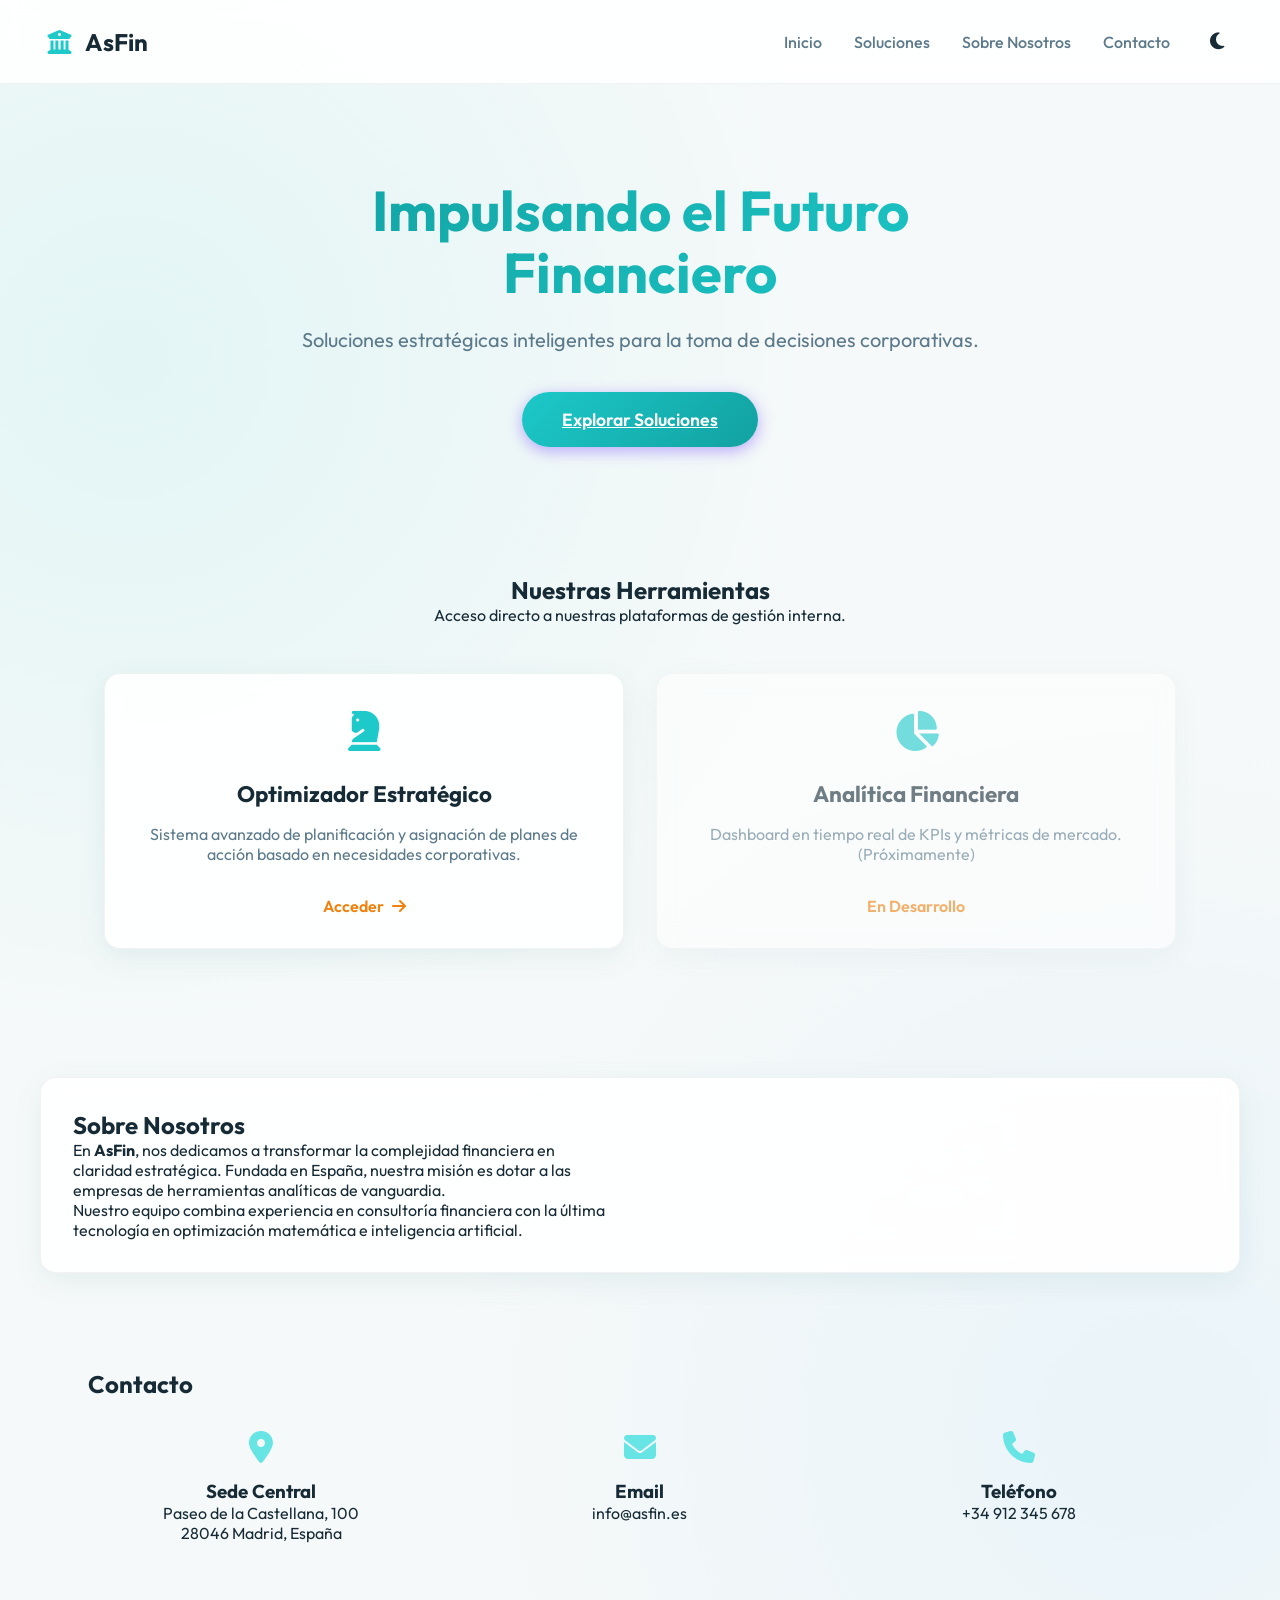
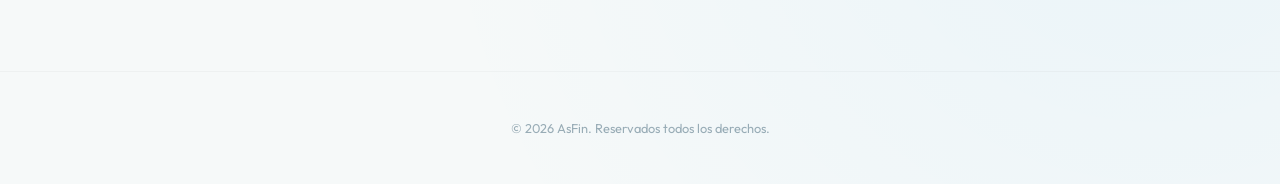
==== src/static/index.html @ b380247d "web created" ====
<!DOCTYPE html>
<html lang="es">

<head>
    <meta charset="UTF-8">
    <meta name="viewport" content="width=device-width, initial-scale=1.0">
    <title>AsFin - Portal Corporativo</title>
    <link rel="preconnect" href="https://fonts.googleapis.com">
    <link rel="preconnect" href="https://fonts.gstatic.com" crossorigin>
    <link href="https://fonts.googleapis.com/css2?family=Outfit:wght@300;400;500;600;700&display=swap" rel="stylesheet">
    <link rel="stylesheet" href="style.css">
    <link rel="stylesheet" href="https://cdnjs.cloudflare.com/ajax/libs/font-awesome/6.4.0/css/all.min.css">
</head>

<body class="portal-body">
    <nav class="portal-nav">
        <div class="nav-logo">
            <i class="fa-solid fa-building-columns"></i>
            <span>AsFin</span>
        </div>
        <div class="nav-links">
            <a href="#home">Inicio</a>
            <a href="#solutions">Soluciones</a>
            <a href="#about">Sobre Nosotros</a>
            <a href="#contact">Contacto</a>
            <button id="themeToggle" class="theme-toggle" aria-label="Cambiar tema">
                <i class="fa-solid fa-moon"></i>
            </button>
        </div>
    </nav>

    <header id="home" class="hero-section">
        <div class="hero-content">
            <h1>Impulsando el Futuro Financiero</h1>
            <p>Soluciones estratégicas inteligentes para la toma de decisiones corporativas.</p>
            <a href="#solutions" class="primary-btn">Explorar Soluciones</a>
        </div>
        <div class="hero-bg-accent"></div>
    </header>

    <section id="solutions" class="solutions-section">
        <div class="section-title">
            <h2>Nuestras Herramientas</h2>
            <p>Acceso directo a nuestras plataformas de gestión interna.</p>
        </div>

        <div class="cards-grid">
            <div class="solution-card glass-panel" onclick="window.location.href='optimizer.html'">
                <div class="card-icon">
                    <i class="fa-solid fa-chess-knight"></i>
                </div>
                <h3>Optimizador Estratégico</h3>
                <p>Sistema avanzado de planificación y asignación de planes de acción basado en necesidades
                    corporativas.</p>
                <span class="card-link">Acceder <i class="fa-solid fa-arrow-right"></i></span>
            </div>

            <div class="solution-card glass-panel disabled">
                <div class="card-icon">
                    <i class="fa-solid fa-chart-pie"></i>
                </div>
                <h3>Analítica Financiera</h3>
                <p>Dashboard en tiempo real de KPIs y métricas de mercado. (Próximamente)</p>
                <span class="card-link">En Desarrollo</span>
            </div>
        </div>
    </section>

    <section id="about" class="about-section glass-panel">
        <div class="content-row">
            <div class="text-col">
                <h2>Sobre Nosotros</h2>
                <p>En <strong>AsFin</strong>, nos dedicamos a transformar la complejidad financiera en claridad
                    estratégica. Fundada en España, nuestra misión es dotar a las empresas de herramientas analíticas de
                    vanguardia.</p>
                <p>Nuestro equipo combina experiencia en consultoría financiera con la última tecnología en optimización
                    matemática e inteligencia artificial.</p>
            </div>
            <div class="image-col">
                <i class="fa-solid fa-users-viewfinder huge-icon"></i>
            </div>
        </div>
    </section>

    <section id="contact" class="contact-section">
        <h2>Contacto</h2>
        <div class="contact-grid">
            <div class="contact-item">
                <i class="fa-solid fa-location-dot"></i>
                <h3>Sede Central</h3>
                <p>Paseo de la Castellana, 100<br>28046 Madrid, España</p>
            </div>
            <div class="contact-item">
                <i class="fa-solid fa-envelope"></i>
                <h3>Email</h3>
                <p>info@asfin.es</p>
            </div>
            <div class="contact-item">
                <i class="fa-solid fa-phone"></i>
                <h3>Teléfono</h3>
                <p>+34 912 345 678</p>
            </div>
        </div>
    </section>

    <footer class="portal-footer">
        <p>&copy; 2026 AsFin. Reservados todos los derechos.</p>
    </footer>
    <script src="theme.js"></script>
</body>

</html>
---- src/static/style.css ----
:root {
    /* Shared Colors */
    --primary-hue: 180;
    /* Turquoise */
    --accent: hsl(30, 90%, 60%);
    --radius-lg: 16px;
    --radius-md: 8px;
    --radius-sm: 4px;
    --font-main: 'Outfit', sans-serif;

    /* Dark Theme Default */
    --primary: hsl(var(--primary-hue), 70%, 50%);
    --primary-dark: hsl(var(--primary-hue), 80%, 35%);
    --primary-light: hsl(var(--primary-hue), 70%, 75%);
    --bg-dark: hsl(220, 20%, 10%);
    --bg-card: hsl(220, 20%, 15%);
    --text-main: hsl(0, 0%, 95%);
    --text-muted: hsl(220, 10%, 70%);
    --glass-bg: rgba(255, 255, 255, 0.05);
    --glass-border: rgba(255, 255, 255, 0.1);
    --shadow-soft: 0 8px 32px 0 rgba(0, 0, 0, 0.3);

    --grad-1: rgba(0, 200, 200, 0.1);
    --grad-2: rgba(0, 150, 200, 0.05);

    --h1-grad-start: #fff;
    --h1-grad-end: var(--primary-light);
    --nav-bg: rgba(10, 10, 20, 0.8);
    --nav-border: var(--glass-border);
}

[data-theme="light"] {
    --primary: hsl(var(--primary-hue), 75%, 45%);
    --primary-dark: hsl(var(--primary-hue), 80%, 35%);
    --primary-light: hsl(var(--primary-hue), 70%, 65%);
    --bg-dark: hsl(180, 20%, 97%);
    --bg-card: #ffffff;
    --text-main: hsl(200, 40%, 15%);
    --text-muted: hsl(200, 20%, 45%);
    --glass-bg: rgba(255, 255, 255, 0.9);
    --glass-border: rgba(0, 0, 0, 0.05);
    --shadow-soft: 0 8px 30px rgba(0, 100, 100, 0.08);

    --grad-1: rgba(0, 200, 200, 0.08);
    --grad-2: rgba(0, 150, 255, 0.05);
    --accent: hsl(30, 90%, 50%);

    --h1-grad-start: var(--primary-dark);
    --h1-grad-end: var(--primary);

    --nav-bg: rgba(255, 255, 255, 0.9);
    --nav-border: rgba(0, 0, 0, 0.05);
}

* {
    box-sizing: border-box;
    margin: 0;
    padding: 0;
    scroll-behavior: smooth;
}

body {
    font-family: var(--font-main);
    background-color: var(--bg-dark);
    color: var(--text-main);
    background-image:
        radial-gradient(circle at 10% 20%, var(--grad-1) 0%, transparent 40%),
        radial-gradient(circle at 90% 80%, var(--grad-2) 0%, transparent 40%);
    min-height: 100vh;
    transition: background-color 0.3s ease, color 0.3s ease;
}

/* Theme Toggle Button */
.theme-toggle {
    background: transparent;
    border: none;
    color: var(--text-main);
    cursor: pointer;
    font-size: 1.2rem;
    padding: 0.5rem;
    display: flex;
    align-items: center;
    justify-content: center;
    transition: transform 0.3s ease;
}

.theme-toggle:hover {
    transform: rotate(15deg) scale(1.1);
}

/* Navbar */
.portal-nav {
    display: flex;
    justify-content: space-between;
    align-items: center;
    padding: 1.5rem 3rem;
    backdrop-filter: blur(10px);
    background: var(--nav-bg);
    position: sticky;
    top: 0;
    z-index: 1000;
    border-bottom: 1px solid var(--nav-border);
    transition: background-color 0.3s ease, border-color 0.3s ease;
}

.nav-logo {
    display: flex;
    align-items: center;
    gap: 0.8rem;
    font-size: 1.5rem;
    font-weight: 700;
    color: var(--text-main);
}

.nav-logo i {
    color: var(--primary);
}

.nav-links {
    display: flex;
    align-items: center;
    gap: 2rem;
    /* Consistent spacing */
}

.nav-links a {
    color: var(--text-muted);
    text-decoration: none;
    font-weight: 500;
    transition: color 0.3s;
    /* remove left margin as we use flex gap */
}

.nav-links a:hover {
    color: var(--primary-light);
}

/* Hero Section */
.hero-section {
    padding: 6rem 3rem 4rem;
    text-align: center;
    position: relative;
    overflow: hidden;
}

.hero-content {
    max-width: 800px;
    margin: 0 auto;
    position: relative;
    z-index: 1;
}

.hero-content h1 {
    font-size: 3.5rem;
    margin-bottom: 1.5rem;
    line-height: 1.1;
    background: linear-gradient(135deg, var(--h1-grad-start) 0%, var(--h1-grad-end) 100%);
    -webkit-background-clip: text;
    background-clip: text;
    -webkit-text-fill-color: transparent;
}

.hero-content p {
    font-size: 1.25rem;
    color: var(--text-muted);
    margin-bottom: 2.5rem;
}

/* Solutions Section */
.solutions-section {
    padding: 4rem 3rem;
    max-width: 1200px;
    margin: 0 auto;
}

.section-title {
    text-align: center;
    margin-bottom: 3rem;
}

.cards-grid {
    display: grid;
    grid-template-columns: repeat(auto-fit, minmax(300px, 1fr));
    gap: 2rem;
    padding: 0 1rem;
}

.solution-card {
    padding: 2.5rem;
    text-align: center;
    cursor: pointer;
    transition: all 0.3s ease;
    border: 1px solid var(--glass-border);
    background: rgba(255, 255, 255, 0.03);
}

.solution-card:hover {
    transform: translateY(-5px);
    background: rgba(255, 255, 255, 0.07);
    border-color: var(--primary);
}

.card-icon {
    font-size: 2.5rem;
    color: var(--primary);
    margin-bottom: 1.5rem;
}

.solution-card h3 {
    margin-bottom: 1rem;
    font-size: 1.4rem;
}

.solution-card p {
    color: var(--text-muted);
    margin-bottom: 1.5rem;
    min-height: 3rem;
}

.card-link {
    color: var(--accent);
    font-weight: 600;
    display: inline-flex;
    align-items: center;
    gap: 0.5rem;
}

.solution-card.disabled {
    opacity: 0.6;
    cursor: default;
}

.solution-card.disabled:hover {
    transform: none;
    border-color: var(--glass-border);
}

/* About & Contact */
.about-section,
.contact-section {
    padding: 4rem 3rem;
    max-width: 1200px;
    margin: 2rem auto;
}

.content-row {
    display: flex;
    align-items: center;
    gap: 3rem;
}

.text-col {
    flex: 1;
}

.image-col {
    flex: 1;
    text-align: center;
}

.huge-icon {
    font-size: 8rem;
    color: rgba(255, 255, 255, 0.05);
}

.contact-grid {
    display: grid;
    grid-template-columns: repeat(3, 1fr);
    gap: 2rem;
    margin-top: 2rem;
    text-align: center;
}

.contact-item i {
    font-size: 2rem;
    color: var(--primary-light);
    margin-bottom: 1rem;
}

/* Back Button */
.back-home-btn {
    position: fixed;
    top: 2rem;
    left: 2rem;
    color: var(--text-muted);
    text-decoration: none;
    display: flex;
    align-items: center;
    gap: 0.5rem;
    background: rgba(0, 0, 0, 0.3);
    padding: 0.5rem 1rem;
    border-radius: 20px;
    backdrop-filter: blur(5px);
    transition: all 0.3s;
    z-index: 100;
}

.back-home-btn:hover {
    color: var(--text-main);
    background: rgba(255, 255, 255, 0.1);
}

/* Footer */
.portal-footer {
    text-align: center;
    padding: 3rem;
    border-top: 1px solid var(--glass-border);
    color: var(--text-muted);
    margin-top: 4rem;
}

/* Existing utility updates */
.app-container {
    max-width: 1200px;
    margin: 0 auto;
    padding: 2rem;
}

/* Header */
.main-header {
    text-align: center;
    margin-bottom: 3rem;
    animation: fadeInDown 0.8s ease-out;
}

.logo-area {
    display: flex;
    align-items: center;
    justify-content: center;
    gap: 1rem;
    margin-bottom: 0.5rem;
}

.logo-area i {
    font-size: 2rem;
    color: var(--primary);
    filter: drop-shadow(0 0 10px rgba(100, 50, 255, 0.5));
}

.main-header h1 {
    font-size: 2.5rem;
    font-weight: 700;
    letter-spacing: -0.02em;
    background: linear-gradient(135deg, #fff 0%, var(--primary-light) 100%);
    -webkit-background-clip: text;
    -webkit-text-fill-color: transparent;
}

.subtitle {
    color: var(--text-muted);
    font-size: 1.1rem;
    font-weight: 300;
}

/* Glass Panel */
.glass-panel {
    background: var(--glass-bg);
    backdrop-filter: blur(10px);
    border: 1px solid var(--glass-border);
    border-radius: var(--radius-lg);
    padding: 2rem;
    box-shadow: var(--shadow-soft);
    margin-bottom: 2rem;
}

/* Needs Section */
.needs-section {
    animation: fadeIn 1s ease-out;
}

.section-header {
    margin-bottom: 1.5rem;
    display: flex;
    justify-content: space-between;
    align-items: flex-end;
}

.section-header h2 {
    font-size: 1.5rem;
    color: var(--primary-light);
    display: flex;
    align-items: center;
    gap: 0.5rem;
}

.section-header p {
    color: var(--text-muted);
    font-size: 0.9rem;
}

.controls-bar {
    display: flex;
    gap: 1rem;
    align-items: center;
    margin-bottom: 1.5rem;
}

.secondary-btn {
    background: rgba(255, 255, 255, 0.1);
    border: 1px solid var(--glass-border);
    color: var(--text-main);
    padding: 0.5rem 1rem;
    border-radius: var(--radius-sm);
    cursor: pointer;
    font-family: inherit;
    transition: all 0.3s ease;
}

.secondary-btn:hover {
    background: rgba(255, 255, 255, 0.2);
}

#selectionCount {
    margin-left: auto;
    font-size: 0.9rem;
    color: var(--text-muted);
}

.needs-grid {
    display: grid;
    grid-template-columns: repeat(auto-fill, minmax(280px, 1fr));
    gap: 1rem;
    max-height: 400px;
    overflow-y: auto;
    padding-right: 0.5rem;
}

/* Custom Scrollbar */
.needs-grid::-webkit-scrollbar {
    width: 6px;
}

.needs-grid::-webkit-scrollbar-track {
    background: rgba(255, 255, 255, 0.02);
}

.needs-grid::-webkit-scrollbar-thumb {
    background: rgba(255, 255, 255, 0.1);
    border-radius: 3px;
}

/* Need Item Card */
.need-item {
    background: rgba(255, 255, 255, 0.03);
    border: 1px solid transparent;
    border-radius: var(--radius-md);
    padding: 1rem;
    cursor: pointer;
    transition: all 0.2s ease;
    display: flex;
    align-items: flex-start;
    gap: 0.8rem;
    position: relative;
    overflow: hidden;
}

.need-item:hover {
    background: rgba(255, 255, 255, 0.08);
    transform: translateY(-2px);
}

.need-item.selected {
    background: rgba(100, 80, 255, 0.15);
    border-color: var(--primary);
}

.need-checkbox {
    appearance: none;
    min-width: 20px;
    height: 20px;
    border: 2px solid var(--text-muted);
    border-radius: 4px;
    margin-top: 2px;
    cursor: pointer;
    position: relative;
    transition: all 0.2s;
}

.need-checkbox:checked {
    background-color: var(--primary);
    border-color: var(--primary);
}

.need-checkbox:checked::after {
    content: '✔';
    font-size: 12px;
    color: white;
    position: absolute;
    top: 50%;
    left: 50%;
    transform: translate(-50%, -50%);
}

.need-content {
    flex: 1;
}

.need-code {
    display: block;
    font-size: 0.75rem;
    color: var(--primary-light);
    margin-bottom: 0.25rem;
    font-weight: 600;
}

.need-text {
    font-size: 0.95rem;
    color: var(--text-main);
    line-height: 1.4;
}

/* Badges */
.badges {
    display: flex;
    gap: 0.5rem;
    margin-top: 0.5rem;
}

.badge {
    font-size: 0.7rem;
    padding: 2px 6px;
    border-radius: 4px;
    background: rgba(255, 255, 255, 0.1);
}

.badge.urg-3 {
    color: #ff6b6b;
    background: rgba(255, 107, 107, 0.1);
}

.badge.urg-2 {
    color: #ffd93d;
    background: rgba(255, 217, 61, 0.1);
}

.badge.imp-3 {
    color: #4ecdc4;
    background: rgba(78, 205, 196, 0.1);
}

/* Action Area */
.action-area {
    margin-top: 2rem;
    text-align: center;
}

.primary-btn {
    background: linear-gradient(135deg, var(--primary) 0%, var(--primary-dark) 100%);
    color: white;
    border: none;
    padding: 1rem 2.5rem;
    font-size: 1.1rem;
    border-radius: 50px;
    cursor: pointer;
    font-weight: 600;
    box-shadow: 0 4px 15px rgba(100, 50, 255, 0.4);
    transition: all 0.3s cubic-bezier(0.175, 0.885, 0.32, 1.275);
    display: inline-flex;
    align-items: center;
    gap: 0.8rem;
}

.primary-btn:hover {
    transform: translateY(-3px) scale(1.02);
    box-shadow: 0 8px 25px rgba(100, 50, 255, 0.6);
}

.pulse-animation {
    animation: pulse 2s infinite;
}

/* Results Section */
.results-section.hidden {
    display: none;
    opacity: 0;
}

.results-section {
    display: block;
    opacity: 1;
    animation: slideUp 0.6s ease-out;
}

.score-badge {
    background: rgba(255, 255, 255, 0.1);
    padding: 0.5rem 1rem;
    border-radius: var(--radius-md);
    text-align: right;
}

.score-badge .label {
    display: block;
    font-size: 0.75rem;
    color: var(--text-muted);
}

.score-badge .value {
    font-size: 1.5rem;
    font-weight: 700;
    color: var(--accent);
}

.results-content {
    display: grid;
    grid-template-columns: 1.2fr 0.8fr;
    gap: 2rem;
}

.results-content h3 {
    color: var(--primary-light);
    margin-bottom: 1rem;
    font-size: 1.2rem;
    border-bottom: 1px solid var(--glass-border);
    padding-bottom: 0.5rem;
}

/* Action Cards */
.actions-list {
    display: flex;
    flex-direction: column;
    gap: 1rem;
}

.action-card {
    background: rgba(255, 255, 255, 0.05);
    border-left: 4px solid var(--accent);
    padding: 1rem;
    border-radius: 0 var(--radius-md) var(--radius-md) 0;
    animation: slideInRight 0.5s ease-out forwards;
}

.action-card h4 {
    font-size: 0.85rem;
    color: var(--text-muted);
    margin-bottom: 0.3rem;
    text-transform: uppercase;
    letter-spacing: 0.05em;
}

.action-card p {
    font-size: 1rem;
    line-height: 1.5;
}

/* Assignments List */
.assignments-list {
    display: flex;
    flex-direction: column;
    gap: 0.8rem;
}

.assignment-item {
    font-size: 0.9rem;
    padding: 0.8rem;
    background: rgba(255, 255, 255, 0.02);
    border-radius: var(--radius-md);
    display: flex;
    align-items: center;
    gap: 0.5rem;
}

.arrow-icon {
    color: var(--text-muted);
    font-size: 0.8rem;
}

/* Footer */
footer {
    text-align: center;
    margin-top: 3rem;
    color: var(--text-muted);
    font-size: 0.8rem;
    opacity: 0.6;
}

/* Animations */
@keyframes fadeIn {
    from {
        opacity: 0;
    }

    to {
        opacity: 1;
    }
}

@keyframes fadeInDown {
    from {
        opacity: 0;
        transform: translateY(-20px);
    }

    to {
        opacity: 1;
        transform: translateY(0);
    }
}

@keyframes slideUp {
    from {
        opacity: 0;
        transform: translateY(20px);
    }

    to {
        opacity: 1;
        transform: translateY(0);
    }
}

@keyframes slideInRight {
    from {
        opacity: 0;
        transform: translateX(-10px);
    }

    to {
        opacity: 1;
        transform: translateX(0);
    }
}

@keyframes pulse {
    0% {
        box-shadow: 0 0 0 0 rgba(100, 50, 255, 0.4);
    }

    70% {
        box-shadow: 0 0 0 10px rgba(100, 50, 255, 0);
    }

    100% {
        box-shadow: 0 0 0 0 rgba(100, 50, 255, 0);
    }
}

.loading-spinner {
    grid-column: 1 / -1;
    text-align: center;
    padding: 2rem;
    color: var(--text-muted);
}
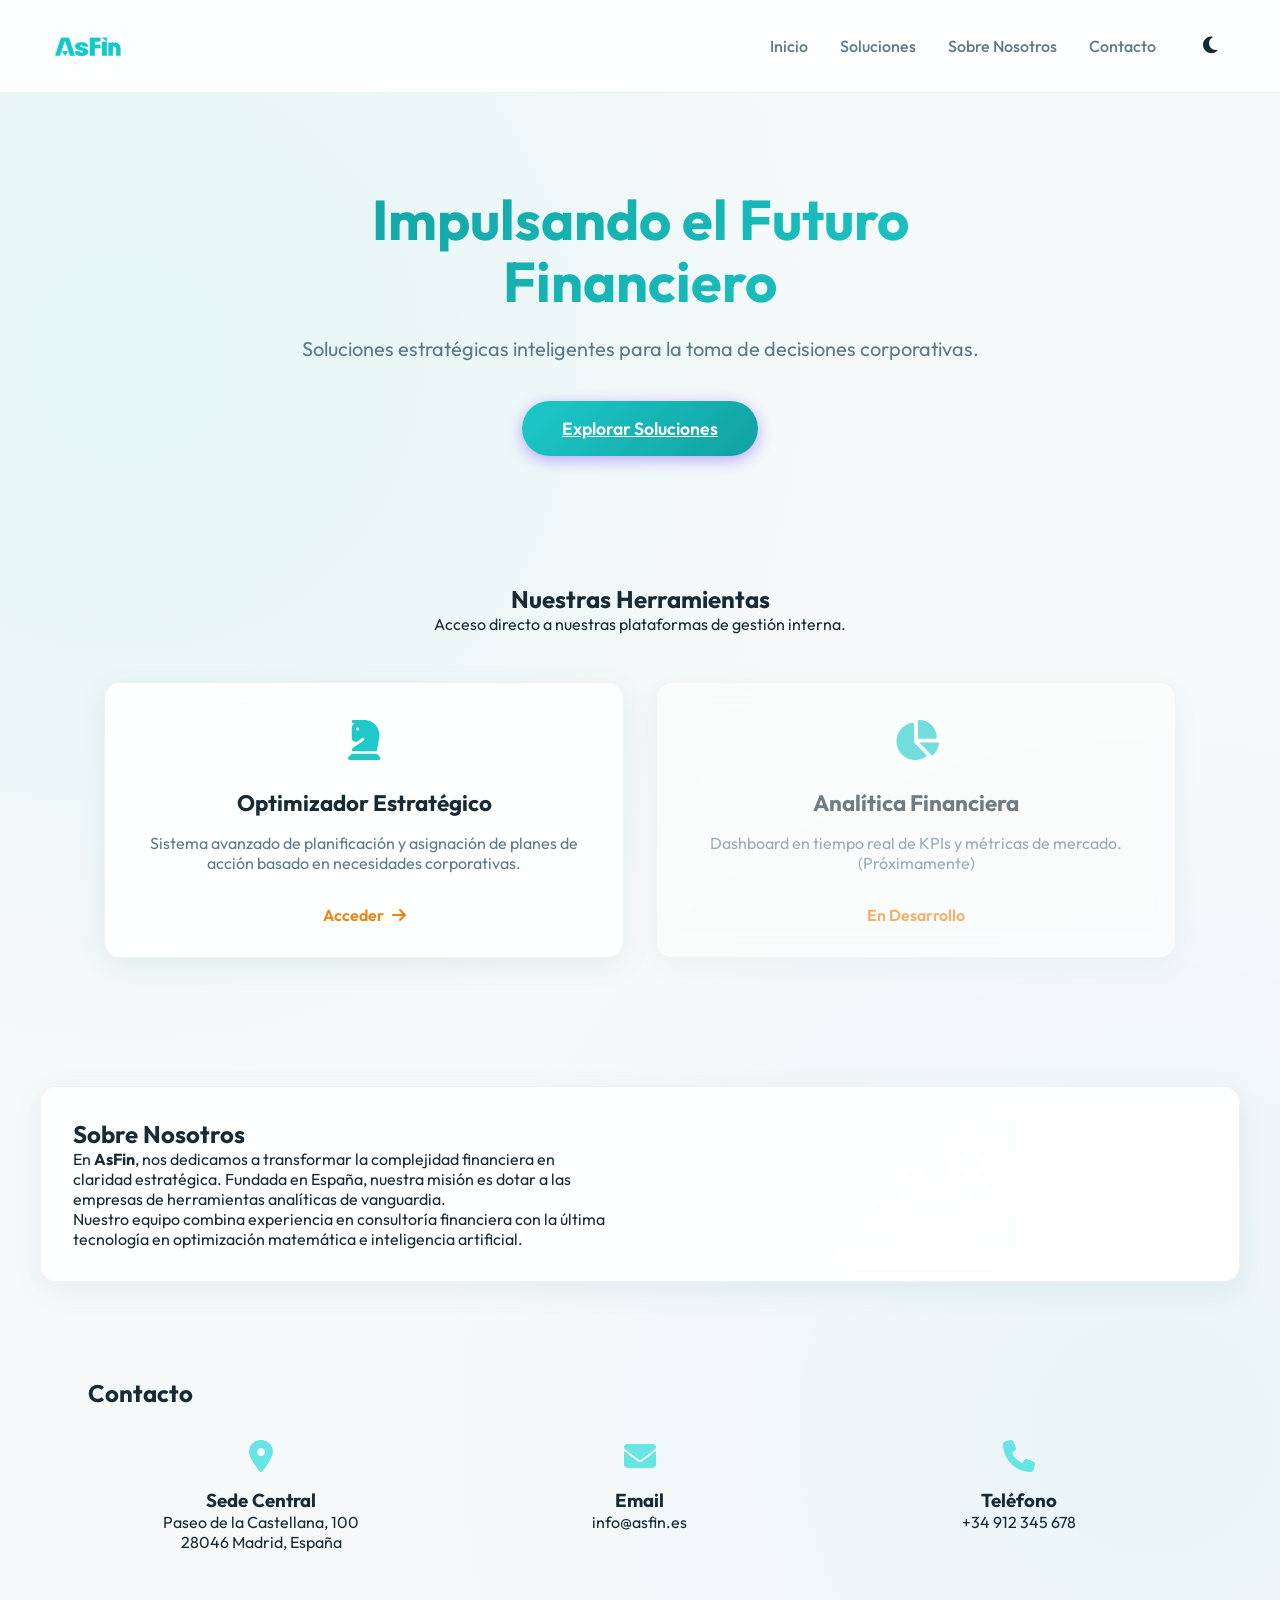
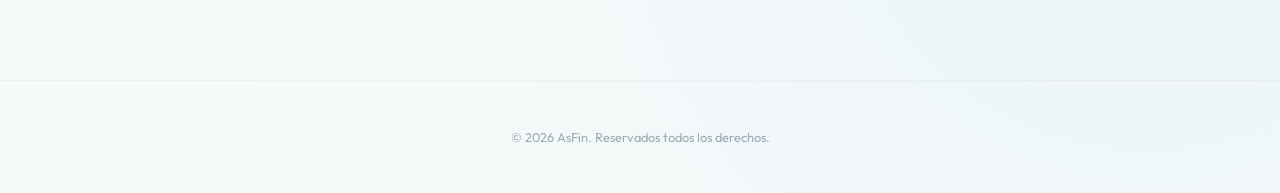
==== commit c059eeae: "first ML approach" ====
--- a/src/static/index.html
+++ b/src/static/index.html
@@ -8,15 +8,23 @@
     <link rel="preconnect" href="https://fonts.googleapis.com">
     <link rel="preconnect" href="https://fonts.gstatic.com" crossorigin>
     <link href="https://fonts.googleapis.com/css2?family=Outfit:wght@300;400;500;600;700&display=swap" rel="stylesheet">
-    <link rel="stylesheet" href="style.css">
+    <link rel="stylesheet" href="style.css?v=1.4">
     <link rel="stylesheet" href="https://cdnjs.cloudflare.com/ajax/libs/font-awesome/6.4.0/css/all.min.css">
+    <link rel="icon" type="image/png" href="images/logo_barra_web.png">
+    <script>
+        (function () {
+            const savedTheme = localStorage.getItem('theme');
+            const systemPrefersLight = window.matchMedia('(prefers-color-scheme: light)').matches;
+            const isLight = savedTheme === 'light' || (!savedTheme && systemPrefersLight);
+            document.documentElement.setAttribute('data-theme', isLight ? 'light' : 'dark');
+        })();
+    </script>
 </head>
 
 <body class="portal-body">
     <nav class="portal-nav">
         <div class="nav-logo">
-            <i class="fa-solid fa-building-columns"></i>
-            <span>AsFin</span>
+            <img src="images/logo.png" alt="AsFin Logo" style="height: 40px;">
         </div>
         <div class="nav-links">
             <a href="#home">Inicio</a>
@@ -106,7 +114,7 @@
     <footer class="portal-footer">
         <p>&copy; 2026 AsFin. Reservados todos los derechos.</p>
     </footer>
-    <script src="theme.js"></script>
+    <script src="theme.js?v=1.3"></script>
 </body>
 
 </html>
--- a/src/static/style.css
+++ b/src/static/style.css
@@ -72,8 +72,8 @@
 
 /* Theme Toggle Button */
 .theme-toggle {
-    background: transparent;
-    border: none;
+    background: rgba(0, 0, 0, 0.3);
+    border: 1px solid var(--glass-border);
     color: var(--text-main);
     cursor: pointer;
     font-size: 1.2rem;
@@ -81,7 +81,30 @@
     display: flex;
     align-items: center;
     justify-content: center;
-    transition: transform 0.3s ease;
+    transition: all 0.3s ease;
+    z-index: 1001;
+    border-radius: 50%;
+    width: 44px;
+    height: 44px;
+    backdrop-filter: blur(5px);
+}
+
+.theme-toggle.fixed-toggle {
+    position: fixed;
+    top: 1.5rem;
+    right: 1.5rem;
+    box-shadow: 0 4px 20px rgba(0, 0, 0, 0.2);
+}
+
+.theme-toggle:not(.fixed-toggle) {
+    background: transparent;
+    border: none;
+    box-shadow: none;
+    backdrop-filter: none;
+}
+
+[data-theme="light"] .theme-toggle.fixed-toggle {
+    box-shadow: 0 4px 20px rgba(0, 100, 100, 0.15);
 }
 
 .theme-toggle:hover {
@@ -328,7 +351,20 @@
     align-items: center;
     justify-content: center;
     gap: 1rem;
-    margin-bottom: 0.5rem;
+}
+
+.header-top {
+    display: flex;
+    justify-content: center;
+    align-items: center;
+    position: relative;
+    max-width: 800px;
+    margin: 0 auto 0.5rem;
+}
+
+.header-top .theme-toggle {
+    position: absolute;
+    right: 0;
 }
 
 .logo-area i {
@@ -341,8 +377,9 @@
     font-size: 2.5rem;
     font-weight: 700;
     letter-spacing: -0.02em;
-    background: linear-gradient(135deg, #fff 0%, var(--primary-light) 100%);
+    background: linear-gradient(135deg, var(--h1-grad-start) 0%, var(--h1-grad-end) 100%);
     -webkit-background-clip: text;
+    background-clip: text;
     -webkit-text-fill-color: transparent;
 }
 
@@ -542,6 +579,46 @@
 .action-area {
     margin-top: 2rem;
     text-align: center;
+}
+
+.action-setup {
+    display: flex;
+    align-items: center;
+    justify-content: center;
+    gap: 1rem;
+    margin-bottom: 2rem;
+    animation: fadeIn 1.2s ease-out;
+}
+
+.action-setup label {
+    font-size: 1rem;
+    color: var(--text-muted);
+    font-weight: 500;
+}
+
+.plan-selector {
+    background: var(--glass-bg);
+    border: 1px solid var(--glass-border);
+    color: var(--text-main);
+    padding: 0.6rem 1.2rem;
+    border-radius: var(--radius-md);
+    font-family: inherit;
+    font-size: 1rem;
+    cursor: pointer;
+    outline: none;
+    transition: all 0.3s ease;
+    backdrop-filter: blur(10px);
+}
+
+.plan-selector:hover,
+.plan-selector:focus {
+    border-color: var(--primary);
+    background: rgba(255, 255, 255, 0.1);
+}
+
+.plan-selector option {
+    background: var(--bg-card);
+    color: var(--text-main);
 }
 
 .primary-btn {
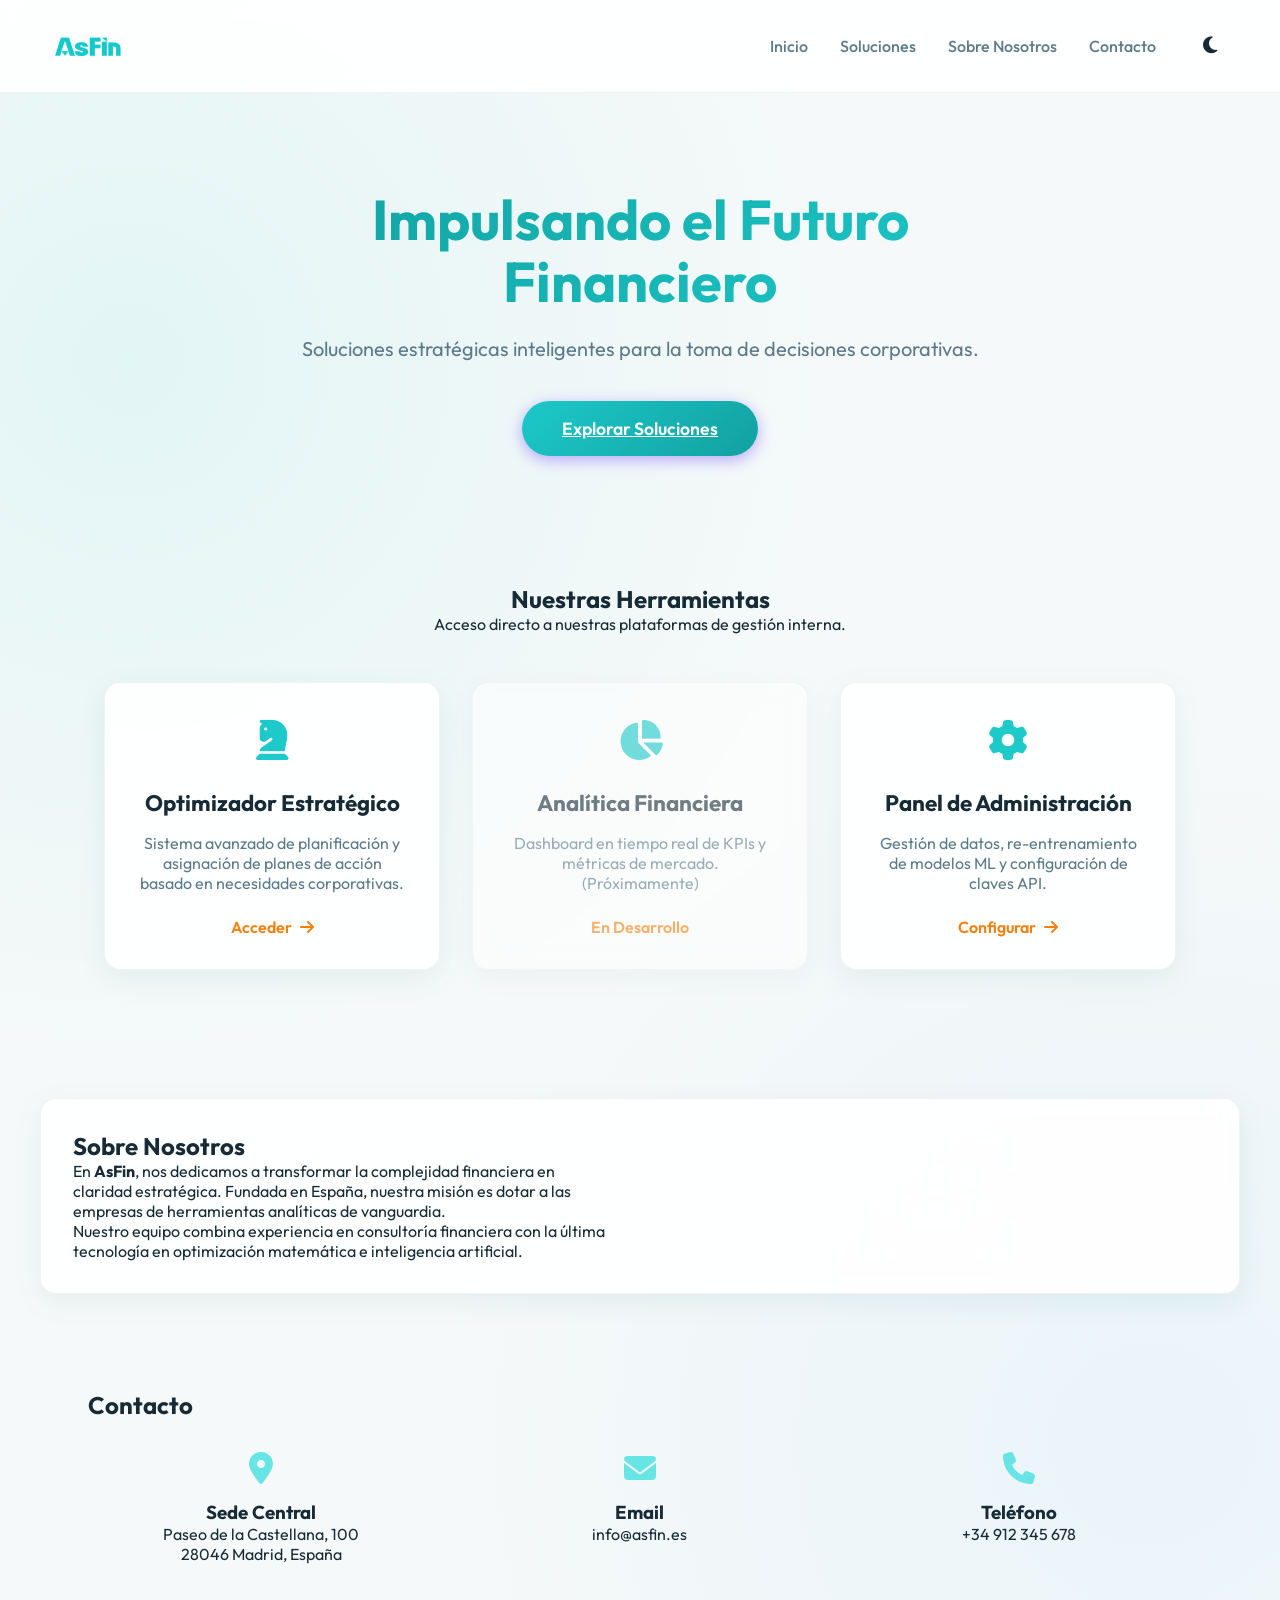
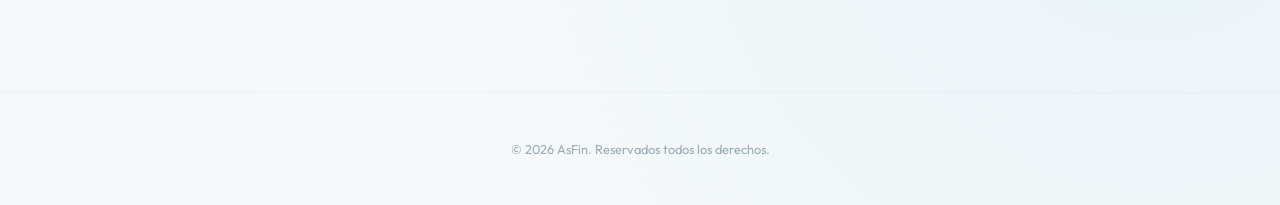
==== commit 8e6ac6b8: "feat: standalone exe build pipeline, LLM router, admin UI, and .gitignore cleanup" ====
--- a/src/static/index.html
+++ b/src/static/index.html
@@ -71,6 +71,15 @@
                 <p>Dashboard en tiempo real de KPIs y métricas de mercado. (Próximamente)</p>
                 <span class="card-link">En Desarrollo</span>
             </div>
+
+            <div class="solution-card glass-panel" onclick="window.location.href='admin.html'">
+                <div class="card-icon">
+                    <i class="fa-solid fa-gear"></i>
+                </div>
+                <h3>Panel de Administración</h3>
+                <p>Gestión de datos, re-entrenamiento de modelos ML y configuración de claves API.</p>
+                <span class="card-link">Configurar <i class="fa-solid fa-arrow-right"></i></span>
+            </div>
         </div>
     </section>
 
--- a/src/static/style.css
+++ b/src/static/style.css
@@ -816,4 +816,507 @@
     text-align: center;
     padding: 2rem;
     color: var(--text-muted);
+}
+
+/* ════════════════════════════════════════════════════════════════
+   ADMIN PANEL STYLES
+   ════════════════════════════════════════════════════════════════ */
+
+.admin-section {
+    animation: fadeIn 0.8s ease-out;
+}
+
+.admin-section .section-header {
+    flex-direction: column;
+    align-items: flex-start;
+    gap: 0.25rem;
+}
+
+/* ── Data Info Grid ────────────────────────────────────────────── */
+.data-info-grid {
+    display: grid;
+    grid-template-columns: repeat(auto-fit, minmax(220px, 1fr));
+    gap: 1rem;
+    margin-bottom: 1.5rem;
+}
+
+.info-card {
+    display: flex;
+    align-items: center;
+    gap: 0.75rem;
+    padding: 1rem;
+    background: rgba(255, 255, 255, 0.03);
+    border-radius: var(--radius-md);
+    border: 1px solid var(--glass-border);
+    transition: all 0.3s ease;
+}
+
+.info-card:hover {
+    background: rgba(255, 255, 255, 0.06);
+    transform: translateY(-2px);
+}
+
+.info-card > i {
+    font-size: 1.5rem;
+    color: var(--primary-light);
+    min-width: 2rem;
+    text-align: center;
+}
+
+.info-content {
+    display: flex;
+    flex-direction: column;
+    gap: 0.15rem;
+}
+
+.info-label {
+    font-size: 0.75rem;
+    color: var(--text-muted);
+    text-transform: uppercase;
+    letter-spacing: 0.04em;
+}
+
+.info-value {
+    font-size: 0.95rem;
+    font-weight: 500;
+    color: var(--text-main);
+}
+
+/* ── Drop Zone ─────────────────────────────────────────────────── */
+.drop-zone {
+    border: 2px dashed var(--glass-border);
+    border-radius: var(--radius-lg);
+    padding: 3rem 2rem;
+    text-align: center;
+    cursor: pointer;
+    transition: all 0.3s ease;
+    margin-bottom: 1.5rem;
+    position: relative;
+    overflow: hidden;
+}
+
+.drop-zone::before {
+    content: '';
+    position: absolute;
+    inset: 0;
+    background: linear-gradient(135deg, rgba(0, 200, 200, 0.03), rgba(0, 150, 255, 0.03));
+    transition: opacity 0.3s ease;
+    opacity: 0;
+}
+
+.drop-zone:hover,
+.drop-zone.drag-over {
+    border-color: var(--primary);
+    background: rgba(0, 200, 200, 0.05);
+}
+
+.drop-zone:hover::before,
+.drop-zone.drag-over::before {
+    opacity: 1;
+}
+
+.drop-zone.drag-over {
+    transform: scale(1.01);
+    box-shadow: 0 0 30px rgba(0, 200, 200, 0.15);
+}
+
+.drop-zone.uploading {
+    pointer-events: none;
+    opacity: 0.7;
+}
+
+.drop-zone-content {
+    position: relative;
+    z-index: 1;
+}
+
+.drop-icon {
+    font-size: 3rem;
+    color: var(--primary-light);
+    margin-bottom: 1rem;
+    transition: transform 0.3s ease;
+}
+
+.drop-zone:hover .drop-icon {
+    transform: translateY(-5px) scale(1.1);
+}
+
+.drop-text {
+    font-size: 1.05rem;
+    color: var(--text-main);
+    margin-bottom: 0.5rem;
+}
+
+.drop-link {
+    color: var(--primary);
+    font-weight: 600;
+    text-decoration: underline;
+    text-decoration-style: dotted;
+}
+
+.drop-hint {
+    font-size: 0.8rem;
+    color: var(--text-muted);
+}
+
+/* ── Upload Result ────────────────────────────────────────────── */
+.upload-result {
+    display: flex;
+    align-items: center;
+    gap: 1rem;
+    padding: 1rem 1.5rem;
+    border-radius: var(--radius-md);
+    margin-bottom: 1.5rem;
+    animation: slideUp 0.4s ease-out;
+}
+
+.upload-result.hidden {
+    display: none;
+}
+
+.upload-result.success {
+    background: rgba(46, 204, 113, 0.1);
+    border: 1px solid rgba(46, 204, 113, 0.3);
+}
+
+.upload-result.error {
+    background: rgba(255, 107, 107, 0.1);
+    border: 1px solid rgba(255, 107, 107, 0.3);
+}
+
+.upload-result-icon {
+    font-size: 1.5rem;
+}
+
+.upload-result.success .upload-result-icon { color: #2ecc71; }
+.upload-result.error .upload-result-icon { color: #ff6b6b; }
+
+.upload-result-info {
+    display: flex;
+    flex-direction: column;
+    gap: 0.15rem;
+}
+
+.upload-filename {
+    font-weight: 600;
+    font-size: 0.95rem;
+}
+
+.upload-details {
+    font-size: 0.8rem;
+    color: var(--text-muted);
+}
+
+/* ── Pipeline Controls ────────────────────────────────────────── */
+.pipeline-controls {
+    text-align: center;
+}
+
+.train-btn {
+    margin-bottom: 1.5rem;
+}
+
+.train-btn:disabled {
+    opacity: 0.6;
+    cursor: not-allowed;
+    transform: none !important;
+}
+
+.pipeline-status {
+    margin-bottom: 1rem;
+}
+
+.pipeline-status.hidden {
+    display: none;
+}
+
+.pipeline-progress-bar {
+    width: 100%;
+    height: 8px;
+    background: rgba(255, 255, 255, 0.1);
+    border-radius: 4px;
+    overflow: hidden;
+    margin-bottom: 0.75rem;
+}
+
+.progress-fill {
+    height: 100%;
+    background: linear-gradient(90deg, var(--primary), var(--accent));
+    border-radius: 4px;
+    transition: width 0.5s ease;
+    width: 0%;
+    position: relative;
+}
+
+.progress-fill::after {
+    content: '';
+    position: absolute;
+    top: 0;
+    left: 0;
+    right: 0;
+    bottom: 0;
+    background: linear-gradient(
+        90deg,
+        transparent,
+        rgba(255, 255, 255, 0.3),
+        transparent
+    );
+    animation: shimmer 1.5s infinite;
+}
+
+@keyframes shimmer {
+    0% { transform: translateX(-100%); }
+    100% { transform: translateX(100%); }
+}
+
+.pipeline-info {
+    display: flex;
+    justify-content: space-between;
+    align-items: center;
+}
+
+.pipeline-step {
+    font-size: 0.9rem;
+    color: var(--text-muted);
+}
+
+.pipeline-percent {
+    font-weight: 700;
+    font-size: 0.9rem;
+    color: var(--primary-light);
+}
+
+.pipeline-result {
+    padding: 1rem 1.5rem;
+    border-radius: var(--radius-md);
+    font-weight: 500;
+    display: flex;
+    align-items: center;
+    gap: 0.75rem;
+    justify-content: center;
+    margin-top: 1rem;
+    animation: slideUp 0.4s ease-out;
+}
+
+.pipeline-result.hidden {
+    display: none;
+}
+
+.pipeline-result.success {
+    background: rgba(46, 204, 113, 0.1);
+    border: 1px solid rgba(46, 204, 113, 0.3);
+    color: #2ecc71;
+}
+
+.pipeline-result.error {
+    background: rgba(255, 107, 107, 0.1);
+    border: 1px solid rgba(255, 107, 107, 0.3);
+    color: #ff6b6b;
+}
+
+/* ── LLM Provider Cards ───────────────────────────────────────── */
+.provider-selector {
+    margin-bottom: 1.5rem;
+}
+
+.provider-label {
+    display: block;
+    font-size: 0.9rem;
+    color: var(--text-muted);
+    margin-bottom: 0.75rem;
+    font-weight: 500;
+}
+
+.provider-cards {
+    display: grid;
+    grid-template-columns: repeat(3, 1fr);
+    gap: 1rem;
+}
+
+.provider-card {
+    display: flex;
+    flex-direction: column;
+    align-items: center;
+    gap: 0.5rem;
+    padding: 1.5rem 1rem;
+    background: rgba(255, 255, 255, 0.03);
+    border: 2px solid var(--glass-border);
+    border-radius: var(--radius-lg);
+    cursor: pointer;
+    transition: all 0.3s ease;
+}
+
+.provider-card:hover {
+    background: rgba(255, 255, 255, 0.06);
+    transform: translateY(-3px);
+}
+
+.provider-card.active {
+    border-color: var(--primary);
+    background: rgba(0, 200, 200, 0.08);
+    box-shadow: 0 4px 20px rgba(0, 200, 200, 0.15);
+}
+
+.provider-icon {
+    width: 48px;
+    height: 48px;
+    display: flex;
+    align-items: center;
+    justify-content: center;
+    border-radius: 12px;
+    font-size: 1.4rem;
+}
+
+.gemini-icon {
+    background: linear-gradient(135deg, #4285f4, #34a853);
+    color: white;
+}
+
+.openai-icon {
+    background: linear-gradient(135deg, #10a37f, #1a7f5a);
+    color: white;
+}
+
+.anthropic-icon {
+    background: linear-gradient(135deg, #d4a574, #cc7832);
+    color: white;
+}
+
+.provider-name {
+    font-weight: 600;
+    font-size: 1rem;
+}
+
+.provider-model {
+    font-size: 0.75rem;
+    color: var(--text-muted);
+    font-family: monospace;
+}
+
+/* ── API Key Input ─────────────────────────────────────────────── */
+.api-key-area {
+    margin-bottom: 1.5rem;
+}
+
+.api-key-label {
+    display: block;
+    font-size: 0.9rem;
+    color: var(--text-muted);
+    margin-bottom: 0.5rem;
+    font-weight: 500;
+}
+
+.api-key-input-group {
+    display: flex;
+    gap: 0;
+    margin-bottom: 0.5rem;
+}
+
+.api-key-input {
+    flex: 1;
+    padding: 0.75rem 1rem;
+    background: rgba(255, 255, 255, 0.05);
+    border: 1px solid var(--glass-border);
+    border-right: none;
+    border-radius: var(--radius-md) 0 0 var(--radius-md);
+    color: var(--text-main);
+    font-family: monospace;
+    font-size: 0.95rem;
+    outline: none;
+    transition: border-color 0.3s ease;
+}
+
+.api-key-input:focus {
+    border-color: var(--primary);
+}
+
+.api-key-input::placeholder {
+    color: var(--text-muted);
+    opacity: 0.5;
+}
+
+.key-toggle-btn {
+    background: rgba(255, 255, 255, 0.05);
+    border: 1px solid var(--glass-border);
+    border-left: none;
+    border-radius: 0 var(--radius-md) var(--radius-md) 0;
+    color: var(--text-muted);
+    cursor: pointer;
+    padding: 0 1rem;
+    font-size: 1rem;
+    transition: all 0.3s;
+}
+
+.key-toggle-btn:hover {
+    color: var(--primary-light);
+    background: rgba(255, 255, 255, 0.1);
+}
+
+.api-key-preview {
+    font-size: 0.8rem;
+    color: var(--text-muted);
+    font-family: monospace;
+}
+
+/* ── LLM Actions ──────────────────────────────────────────────── */
+.llm-actions {
+    display: flex;
+    gap: 1rem;
+    margin-bottom: 1rem;
+    flex-wrap: wrap;
+}
+
+/* ── LLM Status ───────────────────────────────────────────────── */
+.llm-status {
+    display: flex;
+    align-items: center;
+    gap: 0.75rem;
+    padding: 1rem 1.5rem;
+    border-radius: var(--radius-md);
+    animation: slideUp 0.4s ease-out;
+}
+
+.llm-status.hidden {
+    display: none;
+}
+
+.llm-status.success {
+    background: rgba(46, 204, 113, 0.1);
+    border: 1px solid rgba(46, 204, 113, 0.3);
+}
+
+.llm-status.success .llm-status-icon { color: #2ecc71; }
+
+.llm-status.error {
+    background: rgba(255, 107, 107, 0.1);
+    border: 1px solid rgba(255, 107, 107, 0.3);
+}
+
+.llm-status.error .llm-status-icon { color: #ff6b6b; }
+
+.llm-status-icon {
+    font-size: 1.25rem;
+}
+
+.llm-status-text {
+    font-size: 0.9rem;
+    color: var(--text-main);
+}
+
+/* ── Responsive for Admin ─────────────────────────────────────── */
+@media (max-width: 768px) {
+    .provider-cards {
+        grid-template-columns: 1fr;
+    }
+    .data-info-grid {
+        grid-template-columns: 1fr 1fr;
+    }
+    .llm-actions {
+        flex-direction: column;
+    }
+    .llm-actions .primary-btn,
+    .llm-actions .secondary-btn {
+        width: 100%;
+        justify-content: center;
+    }
 }
